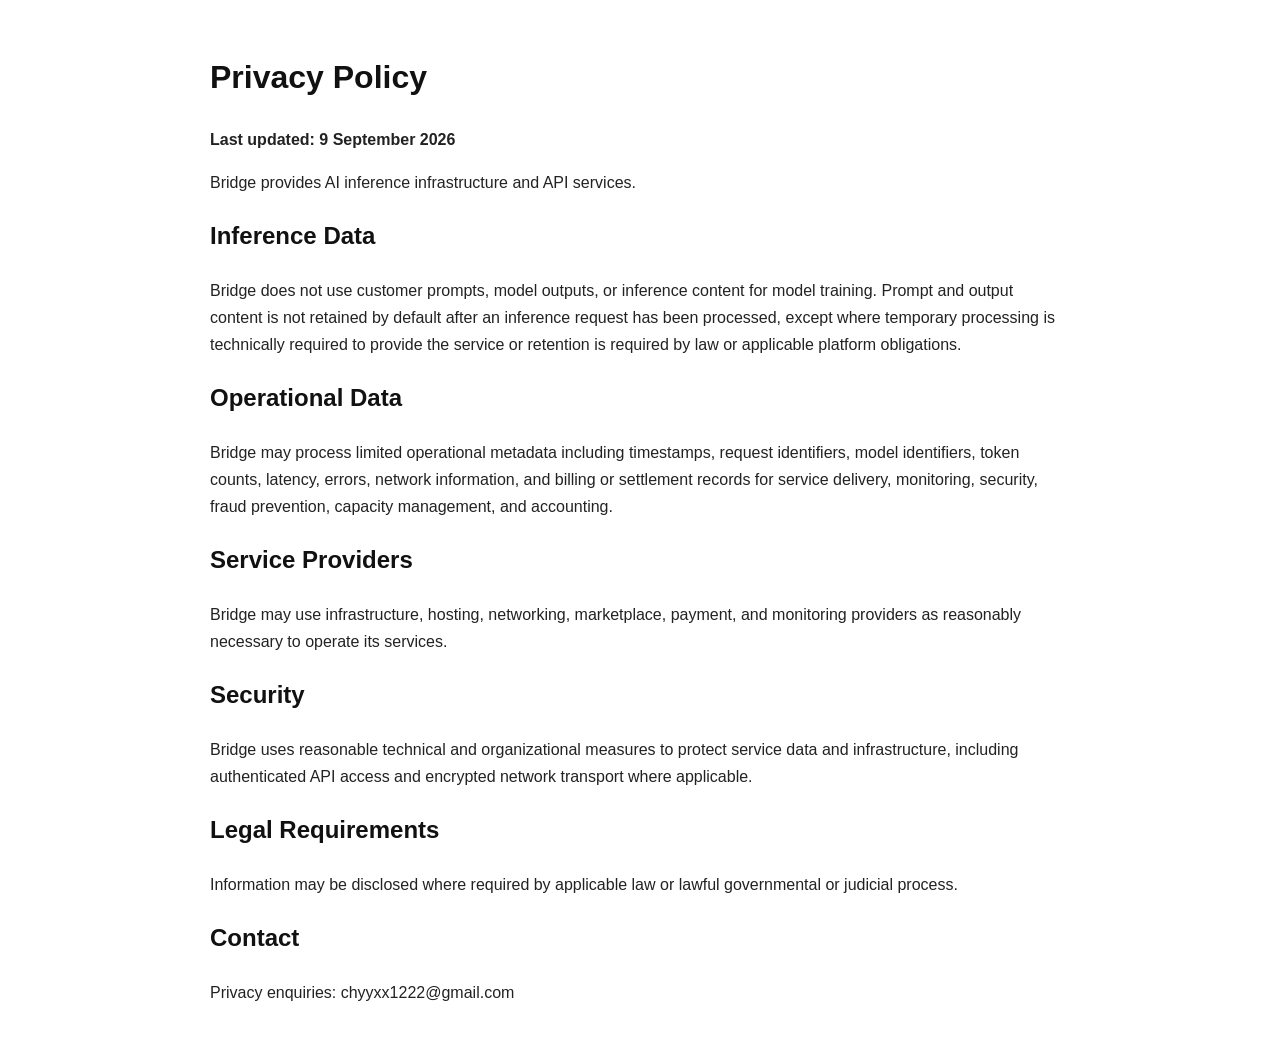
==== privacy.html @ 1bc5665f "Create privacy.html" ====
<!DOCTYPE html>
<html lang="en">
<head>
<meta charset="UTF-8">
<meta name="viewport" content="width=device-width, initial-scale=1.0">
<title>Privacy Policy - Bridge</title>
<style>
body{font-family:Arial,sans-serif;max-width:860px;margin:50px auto;padding:0 20px;line-height:1.7;color:#222}
h1,h2{color:#111}
</style>
</head>
<body>
<h1>Privacy Policy</h1>
<p><strong>Last updated: 9 September 2026</strong></p>

<p>Bridge provides AI inference infrastructure and API services.</p>

<h2>Inference Data</h2>
<p>Bridge does not use customer prompts, model outputs, or inference content for model training. Prompt and output content is not retained by default after an inference request has been processed, except where temporary processing is technically required to provide the service or retention is required by law or applicable platform obligations.</p>

<h2>Operational Data</h2>
<p>Bridge may process limited operational metadata including timestamps, request identifiers, model identifiers, token counts, latency, errors, network information, and billing or settlement records for service delivery, monitoring, security, fraud prevention, capacity management, and accounting.</p>

<h2>Service Providers</h2>
<p>Bridge may use infrastructure, hosting, networking, marketplace, payment, and monitoring providers as reasonably necessary to operate its services.</p>

<h2>Security</h2>
<p>Bridge uses reasonable technical and organizational measures to protect service data and infrastructure, including authenticated API access and encrypted network transport where applicable.</p>

<h2>Legal Requirements</h2>
<p>Information may be disclosed where required by applicable law or lawful governmental or judicial process.</p>

<h2>Contact</h2>
<p>Privacy enquiries: chyyxx1222@gmail.com</p>
</body>
</html>
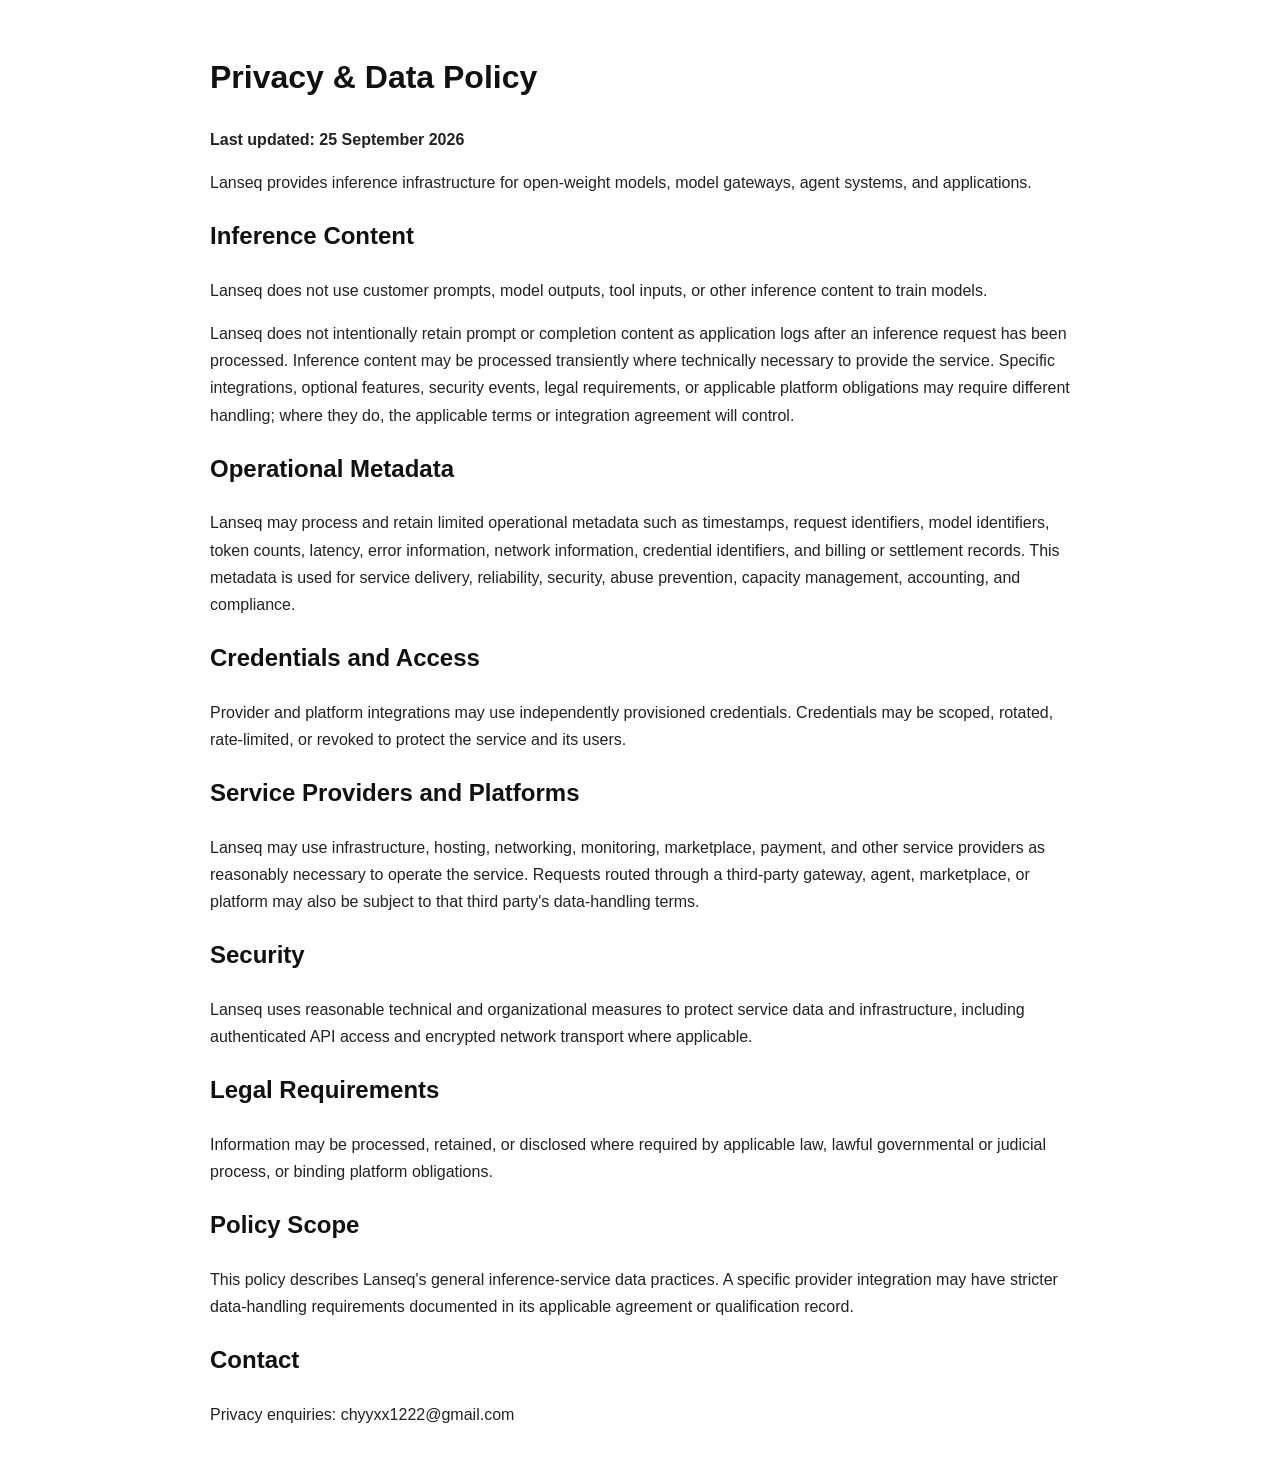
==== commit dea704ad: "Update privacy and data policy for Lanseq" ====
--- a/privacy.html
+++ b/privacy.html
@@ -3,34 +3,41 @@
 <head>
 <meta charset="UTF-8">
 <meta name="viewport" content="width=device-width, initial-scale=1.0">
-<title>Privacy Policy - Bridge</title>
+<title>Privacy & Data Policy — Lanseq</title>
 <style>
 body{font-family:Arial,sans-serif;max-width:860px;margin:50px auto;padding:0 20px;line-height:1.7;color:#222}
 h1,h2{color:#111}
 </style>
 </head>
 <body>
-<h1>Privacy Policy</h1>
-<p><strong>Last updated: 9 September 2026</strong></p>
+<h1>Privacy & Data Policy</h1>
+<p><strong>Last updated: 25 September 2026</strong></p>
 
-<p>Bridge provides AI inference infrastructure and API services.</p>
+<p>Lanseq provides inference infrastructure for open-weight models, model gateways, agent systems, and applications.</p>
 
-<h2>Inference Data</h2>
-<p>Bridge does not use customer prompts, model outputs, or inference content for model training. Prompt and output content is not retained by default after an inference request has been processed, except where temporary processing is technically required to provide the service or retention is required by law or applicable platform obligations.</p>
+<h2>Inference Content</h2>
+<p>Lanseq does not use customer prompts, model outputs, tool inputs, or other inference content to train models.</p>
+<p>Lanseq does not intentionally retain prompt or completion content as application logs after an inference request has been processed. Inference content may be processed transiently where technically necessary to provide the service. Specific integrations, optional features, security events, legal requirements, or applicable platform obligations may require different handling; where they do, the applicable terms or integration agreement will control.</p>
 
-<h2>Operational Data</h2>
-<p>Bridge may process limited operational metadata including timestamps, request identifiers, model identifiers, token counts, latency, errors, network information, and billing or settlement records for service delivery, monitoring, security, fraud prevention, capacity management, and accounting.</p>
+<h2>Operational Metadata</h2>
+<p>Lanseq may process and retain limited operational metadata such as timestamps, request identifiers, model identifiers, token counts, latency, error information, network information, credential identifiers, and billing or settlement records. This metadata is used for service delivery, reliability, security, abuse prevention, capacity management, accounting, and compliance.</p>
 
-<h2>Service Providers</h2>
-<p>Bridge may use infrastructure, hosting, networking, marketplace, payment, and monitoring providers as reasonably necessary to operate its services.</p>
+<h2>Credentials and Access</h2>
+<p>Provider and platform integrations may use independently provisioned credentials. Credentials may be scoped, rotated, rate-limited, or revoked to protect the service and its users.</p>
+
+<h2>Service Providers and Platforms</h2>
+<p>Lanseq may use infrastructure, hosting, networking, monitoring, marketplace, payment, and other service providers as reasonably necessary to operate the service. Requests routed through a third-party gateway, agent, marketplace, or platform may also be subject to that third party's data-handling terms.</p>
 
 <h2>Security</h2>
-<p>Bridge uses reasonable technical and organizational measures to protect service data and infrastructure, including authenticated API access and encrypted network transport where applicable.</p>
+<p>Lanseq uses reasonable technical and organizational measures to protect service data and infrastructure, including authenticated API access and encrypted network transport where applicable.</p>
 
 <h2>Legal Requirements</h2>
-<p>Information may be disclosed where required by applicable law or lawful governmental or judicial process.</p>
+<p>Information may be processed, retained, or disclosed where required by applicable law, lawful governmental or judicial process, or binding platform obligations.</p>
+
+<h2>Policy Scope</h2>
+<p>This policy describes Lanseq's general inference-service data practices. A specific provider integration may have stricter data-handling requirements documented in its applicable agreement or qualification record.</p>
 
 <h2>Contact</h2>
 <p>Privacy enquiries: chyyxx1222@gmail.com</p>
 </body>
-</html>
+</html>
